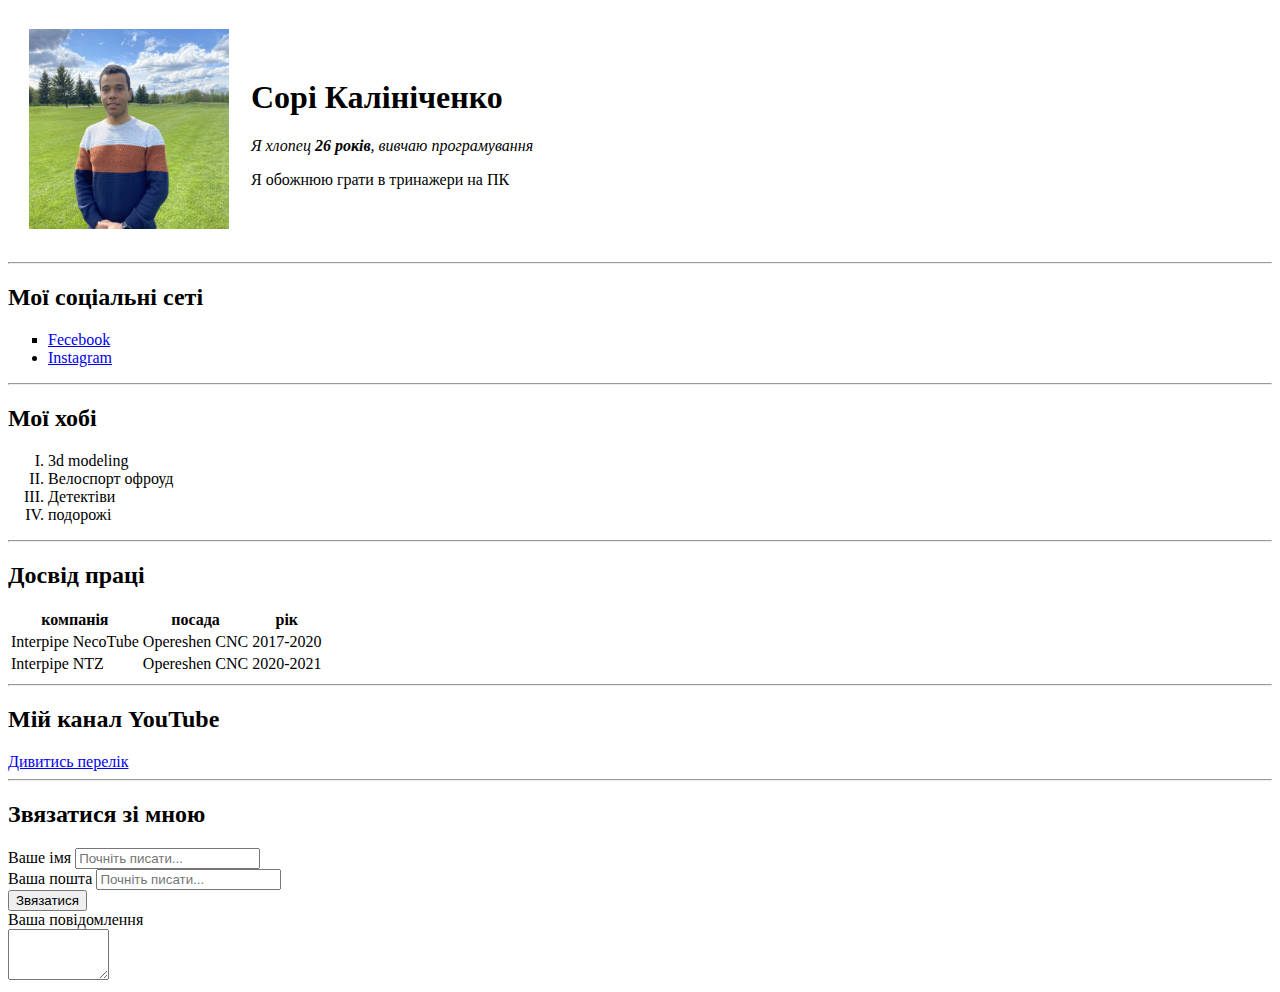
==== index.html @ c8159513 "Create CV" ====
<!DOCTYPE html>
<html>
<head>
    <meta charset="UTF-8">
    <title>Sorik CV</title>
</head>
<body>
    <table cellspacing="20">
        <tr>
            <td>
                <img src="avatar.jpg" width="200" alt="це моє фото">
            </td>
            <td>
                <h1>Сорі Калініченко</h1>
    <p><em>Я хлопец <strong>26 років</strong>, вивчаю програмування</em></p>
    <p>Я обожнюю грати в тринажери на ПК</p> 
            </td>
        </tr>
    </table>
    <hr>
    <h2>Мої соціальні сеті</h2>
    <ul>
        <li type="square"> <a href="https://www.facebook.com/sori.kalinichenko" target="_blank">Fecebook</a> </li>
        <li type="disc"> <a href="https://www.instagram.com/sselger" target="_blank">Instagram</a> </li>
    </ul>

    <hr>

    <h2>Мої хобі</h2>
    <ol type="I">
        <li>3d modeling</li>
        <li>Велоспорт офроуд</li>
        <li>Детектіви</li>
        <li>подорожі</li>
    </ol>
         
    <hr> 

    <h2>Досвід праці</h2>
    <table >
        <tr>
            <th>компанія</th>
            <th>посада</th>
            <th>рік</th>
        </tr>
        <tr>
            <td>Interpipe NecoTube</td>
            <td>Opereshen CNC</td>
            <td>2017-2020</td>
        </tr>
        <tr>
            <td>Interpipe NTZ</td>
            <td>Opereshen CNC</td>
            <td>2020-2021</td>
        </tr>
        
        </table>

        <hr>

    <h2>Мій канал YouTube</h2>
    <a href="toutube.html">Дивитись перелік</a>

    <hr>
    <h2>Звязатися зі мною</h2>

    <form action="/">
       <label for="name">Ваше імя</label>
       <input type="text" id="name" placeholder="Почніть писати...">

       <br>

       <label for="email">Ваша пошта</label>
       <input type="text" id="email" placeholder="Почніть писати...">
       <br>
       <input type="submit" value="Звязатися">

       <br>

       <label for="text">Ваша повідомлення</label>
       <br>
       <textarea name="" id="text" cols="10" rows="3"></textarea>
    </form>

    
</body>
</html>
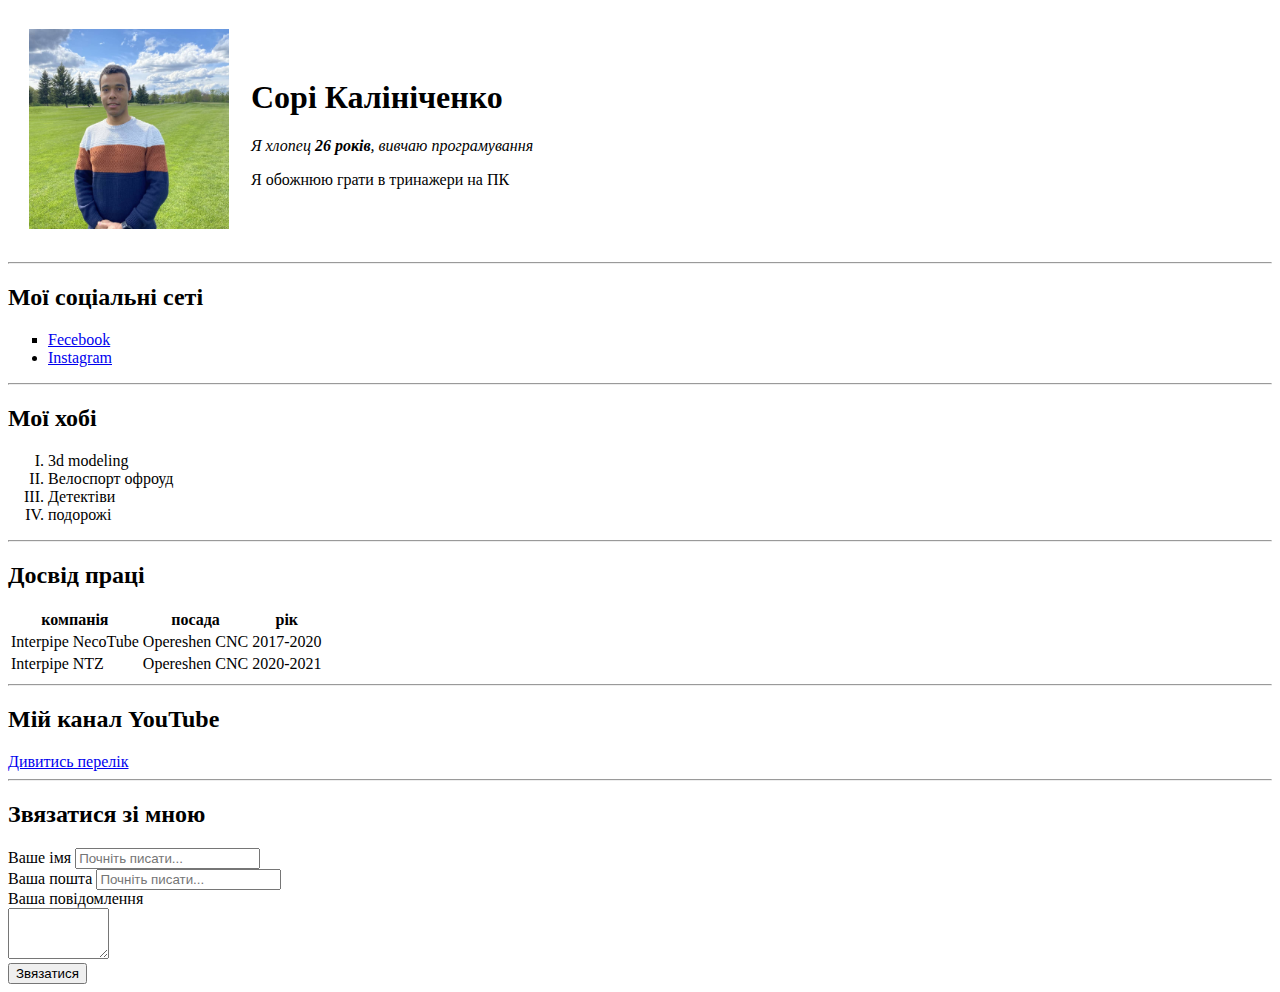
==== commit c1f6b343: "Add files via upload" ====
--- a/index.html
+++ b/index.html
@@ -72,14 +72,15 @@
 
        <label for="email">Ваша пошта</label>
        <input type="text" id="email" placeholder="Почніть писати...">
-       <br>
-       <input type="submit" value="Звязатися">
 
        <br>
 
        <label for="text">Ваша повідомлення</label>
        <br>
        <textarea name="" id="text" cols="10" rows="3"></textarea>
+       <br>
+       <input type="submit" value="Звязатися">
+    
     </form>
 
     
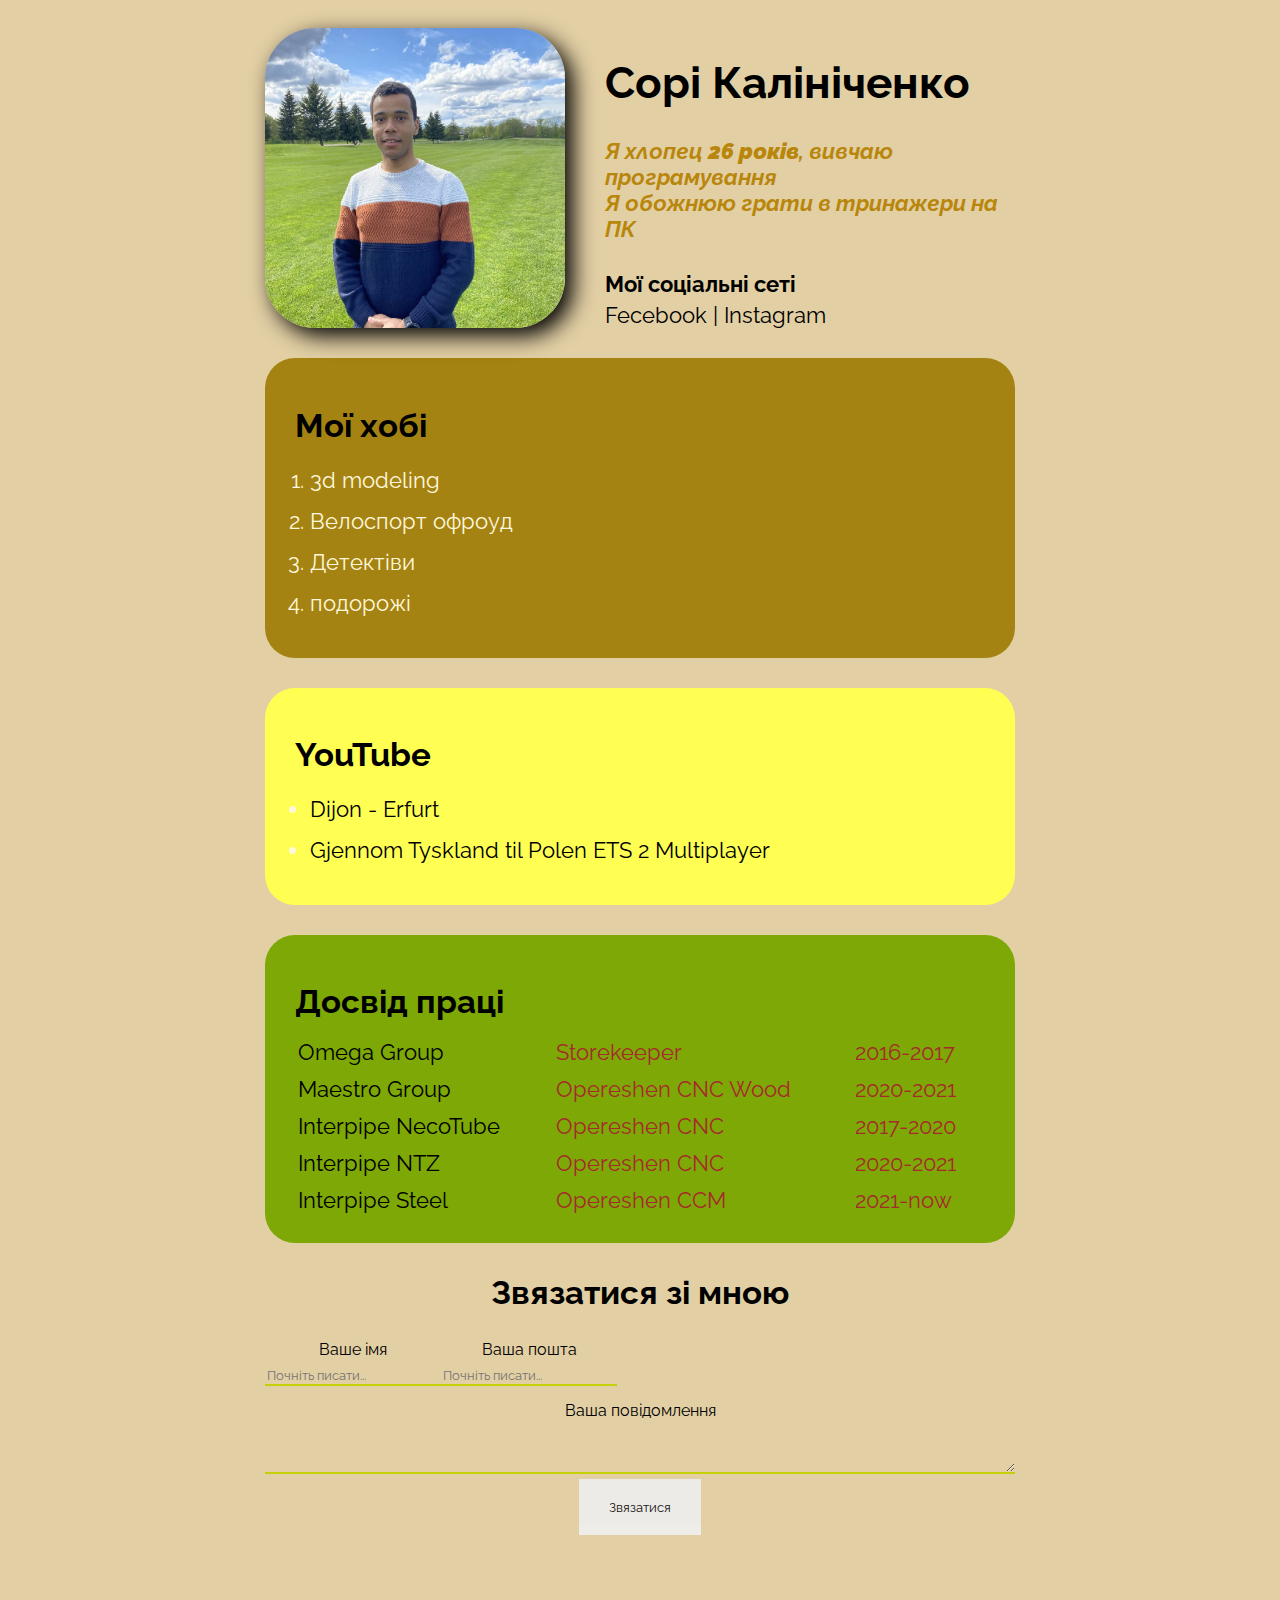
==== commit 90169fa4: "Finish_Sorik" ====
--- a/index.html
+++ b/index.html
@@ -3,86 +3,121 @@
 <head>
     <meta charset="UTF-8">
     <title>Sorik CV</title>
+    <link rel="stylesheet" href="styles.css">
 </head>
 <body>
-    <table cellspacing="20">
-        <tr>
-            <td>
-                <img src="avatar.jpg" width="200" alt="це моє фото">
-            </td>
-            <td>
+
+    <div class="container">
+        <div class="info">
+            <img src="avatar.jpg" width="200" alt="це моє фото" class="avatar">
+
+            <div class="info-text">
                 <h1>Сорі Калініченко</h1>
-    <p><em>Я хлопец <strong>26 років</strong>, вивчаю програмування</em></p>
-    <p>Я обожнюю грати в тринажери на ПК</p> 
-            </td>
-        </tr>
-    </table>
-    <hr>
-    <h2>Мої соціальні сеті</h2>
-    <ul>
-        <li type="square"> <a href="https://www.facebook.com/sori.kalinichenko" target="_blank">Fecebook</a> </li>
-        <li type="disc"> <a href="https://www.instagram.com/sselger" target="_blank">Instagram</a> </li>
-    </ul>
+                <p>Я хлопец <strong>26 років</strong>, вивчаю програмування</p>
+                <p>Я обожнюю грати в тринажери на ПК</p>
 
-    <hr>
+                <h4>Мої соціальні сеті</h4>
 
-    <h2>Мої хобі</h2>
-    <ol type="I">
-        <li>3d modeling</li>
-        <li>Велоспорт офроуд</li>
-        <li>Детектіви</li>
-        <li>подорожі</li>
-    </ol>
-         
-    <hr> 
+                <a href="https://www.facebook.com/sori.kalinichenko" target="_blank">Fecebook</a>
+                |
+                <a href="https://www.instagram.com/sselger" target="_blank">Instagram</a>
+            </div>
+        </div>
 
-    <h2>Досвід праці</h2>
-    <table >
-        <tr>
-            <th>компанія</th>
-            <th>посада</th>
-            <th>рік</th>
-        </tr>
-        <tr>
-            <td>Interpipe NecoTube</td>
-            <td>Opereshen CNC</td>
-            <td>2017-2020</td>
-        </tr>
-        <tr>
-            <td>Interpipe NTZ</td>
-            <td>Opereshen CNC</td>
-            <td>2020-2021</td>
-        </tr>
-        
-        </table>
+        <div class="card bg-darckgreen">
+            <h2>Мої хобі</h2>
+            <ol class="list">
+                <li>3d modeling</li>
+                <li>Велоспорт офроуд</li>
+                <li>Детектіви</li>
+                <li>подорожі</li>
+            </ol>
+        </div>
 
-        <hr>
+        <div class="card bg-yellow">
+            <h2>YouTube</h2>
+            <ul class="link list">
+                <li>
+                    <a href="https://www.youtube.com/watch?v=W2-tG7gKxc8" target="_blank">
+                        Dijon - Erfurt</a>
+                </li>
+                <li>
+                    <a href="https://youtu.be/COGCdJwv1PA" target="_blank">
+                        Gjennom Tyskland til Polen ETS 2 Multiplayer</a>
+                </li>
+            </ul>
+        </div>
 
-    <h2>Мій канал YouTube</h2>
-    <a href="toutube.html">Дивитись перелік</a>
 
-    <hr>
-    <h2>Звязатися зі мною</h2>
 
-    <form action="/">
-       <label for="name">Ваше імя</label>
-       <input type="text" id="name" placeholder="Почніть писати...">
 
-       <br>
+        <div class="card bg-green">
+            <h2>Досвід праці</h2>
+            <table class="teble">
+                <tr>
+                    <td>Omega Group</td>
+                    <td>Storekeeper</td>
+                    <td>2016-2017</td>
+                </tr>
+                <tr>
+                    <td>Maestro Group</td>
+                    <td>Opereshen CNC Wood</td>
+                    <td>2020-2021</td>
+                </tr>
+                <tr>
+                    <td>Interpipe NecoTube</td>
+                    <td>Opereshen CNC</td>
+                    <td>2017-2020</td>
+                </tr>
+                <tr>
+                    <td>Interpipe NTZ</td>
+                    <td>Opereshen CNC</td>
+                    <td>2020-2021</td>
+                </tr>
+                <tr>
+                    <td>Interpipe Steel</td>
+                    <td>Opereshen CCM</td>
+                    <td>2021-now</td>
+                </tr>
 
-       <label for="email">Ваша пошта</label>
-       <input type="text" id="email" placeholder="Почніть писати...">
+            </table>
+        </div>
 
-       <br>
+        <div class="contact">
+            <h2>Звязатися зі мною</h2>
 
-       <label for="text">Ваша повідомлення</label>
-       <br>
-       <textarea name="" id="text" cols="10" rows="3"></textarea>
-       <br>
-       <input type="submit" value="Звязатися">
-    
-    </form>
+            <form action="/">
+                <div class="row">
+                    <div class="form-group">
+                        <label for="name">Ваше імя</label>
+                        <input type="text" id="name" placeholder="Почніть писати...">
+                    </div>
 
-    
+                    <div class="form-group">
+                        <label for="email">Ваша пошта</label>
+                        <input type="text" id="email" placeholder="Почніть писати...">
+                    </div>
+                </div>
+
+                <div class="form-group">
+                    <label for="text">Ваша повідомлення</label>
+                    <textarea name="" id="text" cols="10" rows="3"></textarea>
+                </div>
+
+                <div>
+                    <input class="tup" type="submit" value="Звязатися">
+                </div>
+            </form>
+        </div>
+
+        <div class="position">
+            <div class="box"></div>
+        </div>
+
+    </div>
+
+
+    <div style="margin-bottom: 600px;">
+    </div>
 </body>
 </html>--- a/styles.css
+++ b/styles.css
@@ -0,0 +1,246 @@
+@import url('https://fonts.googleapis.com/css2?family=Raleway:wght@300&display=swap');
+
+/* * {
+  padding: 0;
+  m0
+} */
+
+body {
+  background-color: rgb(226, 207, 164);
+  color: rgb(0, 0, 0);
+  
+  font-size: 22px;
+  font-weight: normal;
+  font-family: 'Raleway', sans-serif; 
+
+  /*font: normal 22px 'Raleway', sans-serif;*/
+
+  /*font-family: Arial, Helvetica, sans-serif;*/
+
+}
+
+a {
+  color: rgb(0, 0, 0);
+  text-decoration: none;
+}
+
+a:hover {
+  text-decoration: underline;
+}
+
+a:active {
+  color: rgb(255, 0, 0);
+}
+
+a:visited {
+  color: rgb(0, 0, 0);
+}
+
+.avatar {
+  width: 300px;
+  border-radius: 50px;
+  box-shadow: 8px 8px 22px rgba(0, 0, 0, 40);
+}
+
+.info {
+margin-bottom: 30px;
+display: flex;
+
+}
+
+@media (max-widht: 600px) {
+  .info {
+    text-align: center;
+    display: block;
+
+  }
+}
+
+
+.info-text {
+ margin-left: 40px;
+ }
+  
+.info-text h4{
+  margin-bottom: 5px;
+}
+
+
+.info p {
+  color: darkgoldenrod;
+  margin: 0;
+  font-style: italic;
+  font-weight: bold;
+  text-decoration: none;
+  /*text-transform: uppercase; */
+  /*letter-spacing: 6px;*/
+  /*word-spacing: 30px;*/
+}
+
+/* Box Model */
+.container{
+  max-width: 750px;
+  margin:  auto;
+  padding-top: 20px;
+}
+
+/* .social {
+  background: darkorange;
+  padding: 16px;
+  border: 6px solid rgb(153, 48, 0);
+  border-bottom-style: dotted;
+  border-top-width: 20px;
+
+  margin-top: 10px;
+  margin-right: 60px;
+  margin-bottom: 15px;
+  margin-left: 5px; */
+
+/* } */
+
+/* .box-model >div {
+  float:  left;
+  background: rgb(73, 58, 58);
+  height: 300px;
+  border: 5px solid green;
+  width: 25%;
+  box-sizing: border-box; */
+
+/* } */
+.bg-darckgreen {
+  background: rgb(165, 131, 18);
+}
+
+.bg-green {
+  background: rgb(125, 168, 6);
+}
+
+.bg-yellow {
+  background: rgb(255, 255, 83);
+}
+
+.card {
+  padding: 20px 30px;
+  margin-bottom: 30px;
+  border-radius: 30px;
+}
+
+.youtube {
+  width: 220px;
+  border-radius: 50px;
+  box-shadow: 8px 8px 22px rgba(0, 0, 0, 40);
+  
+}
+
+.card h2 {
+  margin-bottom: 15px;
+}
+
+.list {
+  padding: 0 15px;
+}
+
+.list li {
+  color: cornsilk;
+  margin-bottom: 15px;
+}
+
+.teble {
+  width: 100%;
+}
+
+.teble td{
+  padding-bottom: 8px;
+}
+
+.teble td:nth-child(2), .teble td:nth-child(3) {
+  color: brown;
+}
+
+/* .teble tr:nth-child(odd) {
+  background: darkolivegreen;
+} */
+
+.link-list {
+  list-style: none;
+  padding: 0;
+}
+
+.link-list li {
+  margin-bottom: 10px;
+  padding-bottom: 5px;
+  border-bottom: 1px solid #ccc;
+}
+
+.contact {
+  text-align: center; 
+}
+
+.form-group label {
+  display: block;
+  font-size: 16px;
+  color: rgb(0, 0, 0);
+}
+
+
+.form-group input,
+.form-group textarea {
+  width:  100%;
+  box-sizing: border-box;
+  border: none;
+  background: transparent;
+  border-bottom: 2px solid rgb(196, 209, 9);
+  color: black;
+  padding-inline-end: 10px 0 15px;
+  outline: none;
+  font-family: inherit;
+}
+
+.row {
+  display: flex;
+  margin-bottom: 15px;
+}
+
+.row  {
+  width: 50%;
+  margin-right: 20px;
+}
+
+.row > .form-group:last-child {
+  margin-right: 0px;
+}
+
+.tup {
+  color: rgb(255, 7, 7);
+  padding: 20px 30px;
+  color: rgb(0, 0, 0);
+  border:  none;
+  font-family: inherit;
+  cursor: pointer;
+}
+
+.tup {
+  opacity: 0.9;
+}
+
+/* Position */
+
+/* .position {
+   position: relative;
+   border: 5px solid black;
+   margin-top: 50px;
+   padding:  25px;
+   height: 300px;
+}
+
+/* .box {
+  position: fixed;
+  bottom: 100px;
+  right: 25px;
+  border-radius: 50%;
+  /* top: 40px;
+  left: 80px;
+  width: 40px;
+  height: 40px;
+  background: lightslategray;
+} */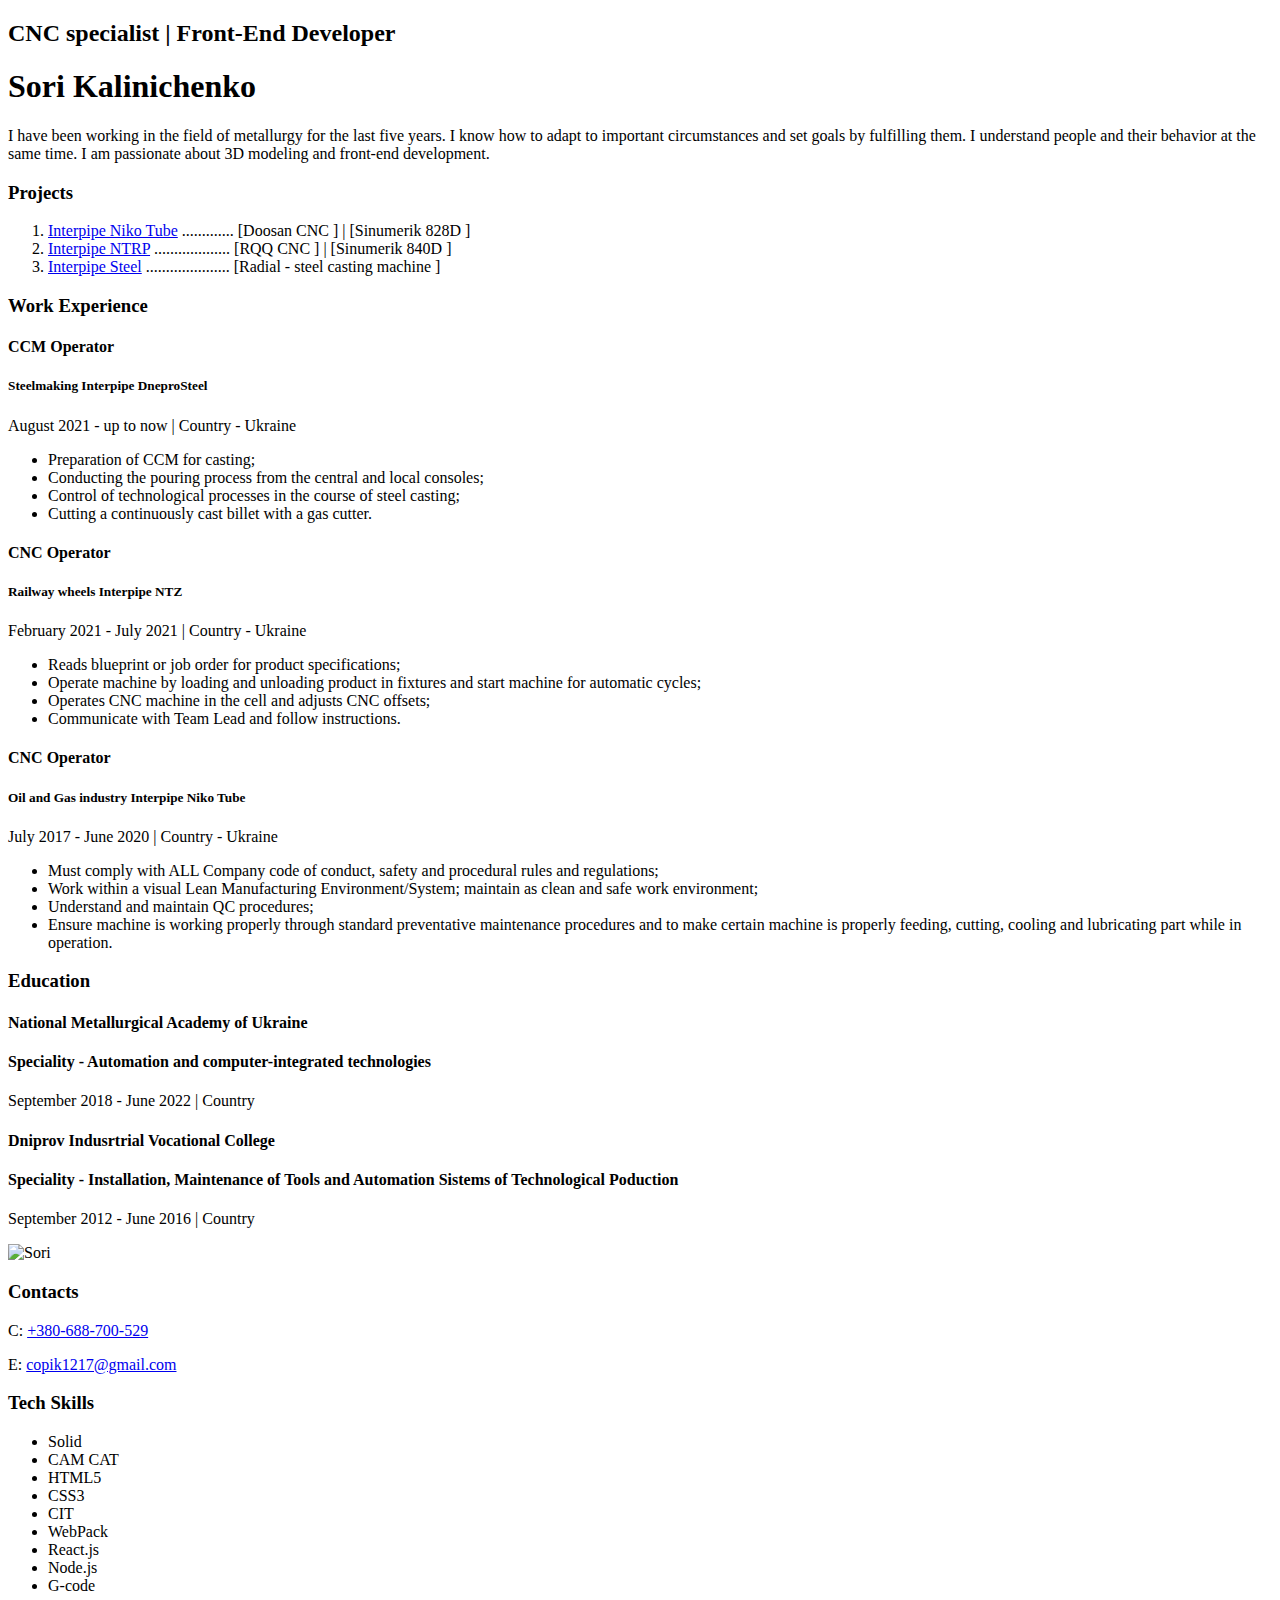
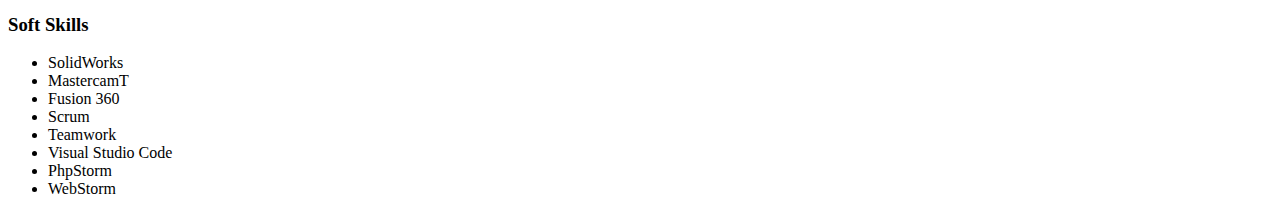
==== commit 7ab8cd55: "Add files via upload" ====
--- a/index.html
+++ b/index.html
@@ -1,123 +1,170 @@
 <!DOCTYPE html>
-<html>
+<html lang="en">
 <head>
-    <meta charset="UTF-8">
-    <title>Sorik CV</title>
-    <link rel="stylesheet" href="styles.css">
+  <meta charset="UTF-8">
+  <meta http-equiv="X-UA-Compatible" content="IE=edge">
+  <meta name="viewport" content="width= , initial-scale=1.0">
+  <link rel="preconnect" href="https://fonts.googleapis.com">
+  <link rel="prec://fonts.googleapis.com/css2?family=Montsonnect" href="https://fonts.gstatic.com" crossorigin>
+  <link href="httpserrat:wght@400;700&family=Raleway:wght@300&display=swap" rel="stylesheet">
+  <link rel="stylesheet" href="styles/styles.css">
+  <title>My resume</title>
 </head>
 <body>
+  <!--Mein-->
+  <div class="mein">
+  <!--Mein content-->
+    <div class="mein-content">
+      <!--about User-->
+      <div class="about">
+        <h2 class="about-position">CNC specialist | Front-End Developer</h2>
 
-    <div class="container">
-        <div class="info">
-            <img src="avatar.jpg" width="200" alt="це моє фото" class="avatar">
+        <h1 class="about-name" >Sori Kalinichenko</h1>
 
-            <div class="info-text">
-                <h1>Сорі Калініченко</h1>
-                <p>Я хлопец <strong>26 років</strong>, вивчаю програмування</p>
-                <p>Я обожнюю грати в тринажери на ПК</p>
+        <!--Replace later-->
+        <p class="about-description">I have been working in the field of metallurgy for the last five years. I know how to adapt to important circumstances
+        and set goals by fulfilling them. I understand people and their behavior at the same time. I am passionate about 3D
+        modeling and front-end development.</p>
 
-                <h4>Мої соціальні сеті</h4>
+      </div>
+      <!--Projects-->
+      <div class="projects">
+        <h3 class="title">Projects</h3>
+        <ol class="pojects-list">
+          <li class="poject-item">
+            <span class="project">
+              <a href="https://nikotube.interpipe.biz/en" target="_blank" class="project-link">Interpipe Niko Tube</a>
+            .............
+              <span class="poject-bracket">[</span><span class="project-link">Doosan CNC</span></span>
+              </span>
+              <span class="poject-bracket">]</span> | <span class="poject-bracket">[</span><span class="project-link">Sinumerik 828D</span></spam> <span class="poject-bracket">]</span>
+            </span>
+          </li>
+          <li class="poject-item">
+            <span class="project">
+              <a href="https://ntrp.interpipe.biz/en" target="_blank" class="project-link">Interpipe NTRP</a>
+            ...................
+              <span class="poject-bracket">[</span><span class="project-link">RQQ CNC  </span><span class="poject-bracket">]</span> | <span class="poject-bracket">[</span><span class="project-link">Sinumerik 840D </span><span class="poject-bracket"></span>]</span>
+            </span>
+          </li>
+          <li class="poject-item">
+            <span class="project">
+              <a href="http://www.interpipesteel.biz/en" target="_blank" class="project-link">Interpipe Steel</a>
 
-                <a href="https://www.facebook.com/sori.kalinichenko" target="_blank">Fecebook</a>
-                |
-                <a href="https://www.instagram.com/sselger" target="_blank">Instagram</a>
-            </div>
+            .....................
+            <span class="poject-bracket">[</span><sapan class="project-link">Radial - steel casting machine</sapan> <span class="poject-bracket">]</span>
+            </span>
+          </li>
+        </ol>
+      </div>
+      <!--Work-->
+      <div class="work">
+        <h3 class="title">Work Experience</h3>
+        <!--Company 1-->
+        <div>
+          <h4 class="work-position">CCM Operator</h4>
+          <h5>Steelmaking <span class="organization">Interpipe DneproSteel</span></h5>
+          <p class="period">August 2021 - up to now <span class="line">|</span> Country - Ukraine</p>
+          <ul class="work-list">
+            <li class="work-list-item">Preparation of CCM for casting;</li>
+            <li class="work-list-item">Conducting the pouring process from the central and local consoles;</li>
+            <li class="work-list-item">Control of technological processes in the course of steel casting;</li>
+            <li class="work-list-item">Cutting a continuously cast billet with a gas cutter.</li>
+          </ul>
         </div>
-
-        <div class="card bg-darckgreen">
-            <h2>Мої хобі</h2>
-            <ol class="list">
-                <li>3d modeling</li>
-                <li>Велоспорт офроуд</li>
-                <li>Детектіви</li>
-                <li>подорожі</li>
-            </ol>
+        <!--Company 2-->
+        <div>
+          <h4 class="work-position"><span class=""></span> CNC Operator</h4>
+          <h5>Railway wheels <span class="organization">Interpipe NTZ</span></h5>
+          <p class="period"> February 2021 - July 2021 <span class="line">|</span> Country - Ukraine</p>
+          <ul class="work-list">
+            <li class="work-list-item">Reads blueprint or job order for product specifications;</li>
+            <li class="work-list-item">Operate machine by loading and unloading product in fixtures and start machine for automatic cycles;</li>
+            <li class="work-list-item">Operates CNC machine in the cell and adjusts CNC offsets;</li>
+            <li class="work-list-item">Communicate with Team Lead and follow instructions.</li>
+          </ul>  
         </div>
-
-        <div class="card bg-yellow">
-            <h2>YouTube</h2>
-            <ul class="link list">
-                <li>
-                    <a href="https://www.youtube.com/watch?v=W2-tG7gKxc8" target="_blank">
-                        Dijon - Erfurt</a>
-                </li>
-                <li>
-                    <a href="https://youtu.be/COGCdJwv1PA" target="_blank">
-                        Gjennom Tyskland til Polen ETS 2 Multiplayer</a>
-                </li>
-            </ul>
+        <!--Company 3-->
+        <div>
+          <h4 class="work-position">CNC Operator</h4>
+          <h5>Oil and Gas industry <span class="organization">Interpipe Niko Tube</span></h5>
+          <p class="period">July 2017 - June 2020 <span class="line">|</span> Country - Ukraine</p>
+          <ul class="work-list">
+            <li class="work-list-item">Must comply with ALL Company code of conduct, safety and procedural rules and regulations;</li>
+            <li class="work-list-item">Work within a visual Lean Manufacturing Environment/System; maintain as clean and safe
+            work environment;</li>
+            <li class="work-list-item">Understand and maintain QC procedures;</li>
+            <li class="work-list-item">Ensure machine is working properly through standard preventative maintenance procedures
+            and to make certain machine is properly feeding, cutting, cooling and lubricating part while in
+            operation.</li>
+          </ul>
         </div>
-
-
-
-
-        <div class="card bg-green">
-            <h2>Досвід праці</h2>
-            <table class="teble">
-                <tr>
-                    <td>Omega Group</td>
-                    <td>Storekeeper</td>
-                    <td>2016-2017</td>
-                </tr>
-                <tr>
-                    <td>Maestro Group</td>
-                    <td>Opereshen CNC Wood</td>
-                    <td>2020-2021</td>
-                </tr>
-                <tr>
-                    <td>Interpipe NecoTube</td>
-                    <td>Opereshen CNC</td>
-                    <td>2017-2020</td>
-                </tr>
-                <tr>
-                    <td>Interpipe NTZ</td>
-                    <td>Opereshen CNC</td>
-                    <td>2020-2021</td>
-                </tr>
-                <tr>
-                    <td>Interpipe Steel</td>
-                    <td>Opereshen CCM</td>
-                    <td>2021-now</td>
-                </tr>
-
-            </table>
+      </div>
+      <!--Education-->
+      <div>
+        <h3 class="title">Education</h3>
+      <div>
+        <h4><span class="organization">National Metallurgical Academy of Ukraine</span></h4>
+        <h4>Speciality - Automation and computer-integrated technologies</h4>
+        <p class="period">September 2018 - June 2022 <span class="line">|</span> Country</p>
+      </div>
+      <div>
+        <h4><span class="organization">Dniprov Indusrtrial Vocational College</span></h4>
+        <h4>Speciality - Installation, Maintenance of Tools and Automation Sistems of Technological Poduction</h4>
+        <p class="period">September 2012 - June 2016 <span class="line">|</span> Country</p>
+      </div>
+      </div>
+    </div>
+    <!--Sidebar-->
+    <aside class="sidebar">
+      <!--My self foto-->
+        <div>
+        <img src="img/my_foto.jpg" width="250px" height="320px" alt="Sori" class="myphoto">
         </div>
-
-        <div class="contact">
-            <h2>Звязатися зі мною</h2>
-
-            <form action="/">
-                <div class="row">
-                    <div class="form-group">
-                        <label for="name">Ваше імя</label>
-                        <input type="text" id="name" placeholder="Почніть писати...">
-                    </div>
-
-                    <div class="form-group">
-                        <label for="email">Ваша пошта</label>
-                        <input type="text" id="email" placeholder="Почніть писати...">
-                    </div>
-                </div>
-
-                <div class="form-group">
-                    <label for="text">Ваша повідомлення</label>
-                    <textarea name="" id="text" cols="10" rows="3"></textarea>
-                </div>
-
-                <div>
-                    <input class="tup" type="submit" value="Звязатися">
-                </div>
-            </form>
+      <!--Contacts-->
+      <div  class="skille-title">
+        <h3 class="sidebar-tecst">Contacts</h3>
+        <div >
+          <p>
+            <span class="contact-type">C:</span>
+            <a href="tel:+380688700529" class="contact-link">+380-688-700-529</a>
+          </p>
+          <p>
+            <span class="contact-type">E:</span>
+            <a href="mailto:copik1217@gmail.com" class="contact-link">copik1217@gmail.com</a>
+          </p>
         </div>
-
-        <div class="position">
-            <div class="box"></div>
-        </div>
-
-    </div>
-
-
-    <div style="margin-bottom: 600px;">
-    </div>
+      </div>
+      <!--Tech Skills-->
+      <div class="skille-title">
+        <h3 class="sidebar-tecst">Tech Skills</h3>
+        <ul class="skille-list">
+          <li> <span class="skille-point">Solid</span></li>
+          <li> <span class="skille-point">CAM CAT</span></li>
+          <li> <span class="skille-point">HTML5</span></li>
+          <li> <span class="skille-point">CSS3</span></li>
+          <li> <span class="skille-point">CIT</span></li>
+          <li> <span class="skille-point">WebPack</span></span></li>
+          <li> <span class="skille-point">React.js</span></li>
+          <li> <span class="skille-point">Node.js</span></li>
+          <li> <span class="skille-point">G-code</span></li>
+        </ul>
+      </div>
+      <!--Soft Skills-->
+      <div class="skille-title">
+        <h3 class="sidebar-tecst">Soft Skills</h3>
+        <ul class="skille-list">
+          <li> <span class="skille-point">SolidWorks</span></li>
+          <li> <span class="skille-point">MastercamT</span></li>
+          <li> <span class="skille-point">Fusion 360</span></li>
+          <li> <span class="skille-point">Scrum</span></li>
+          <li> <span class="skille-point">Teamwork</span></li>
+          <li> <span class="skille-point">Visual Studio Code</span></li>
+          <li> <span class="skille-point">PhpStorm</span></li>
+          <li> <span class="skille-point">WebStorm</span></li>
+        </ul>
+      </div>
+    </aside>
+  </div>
 </body>
 </html>